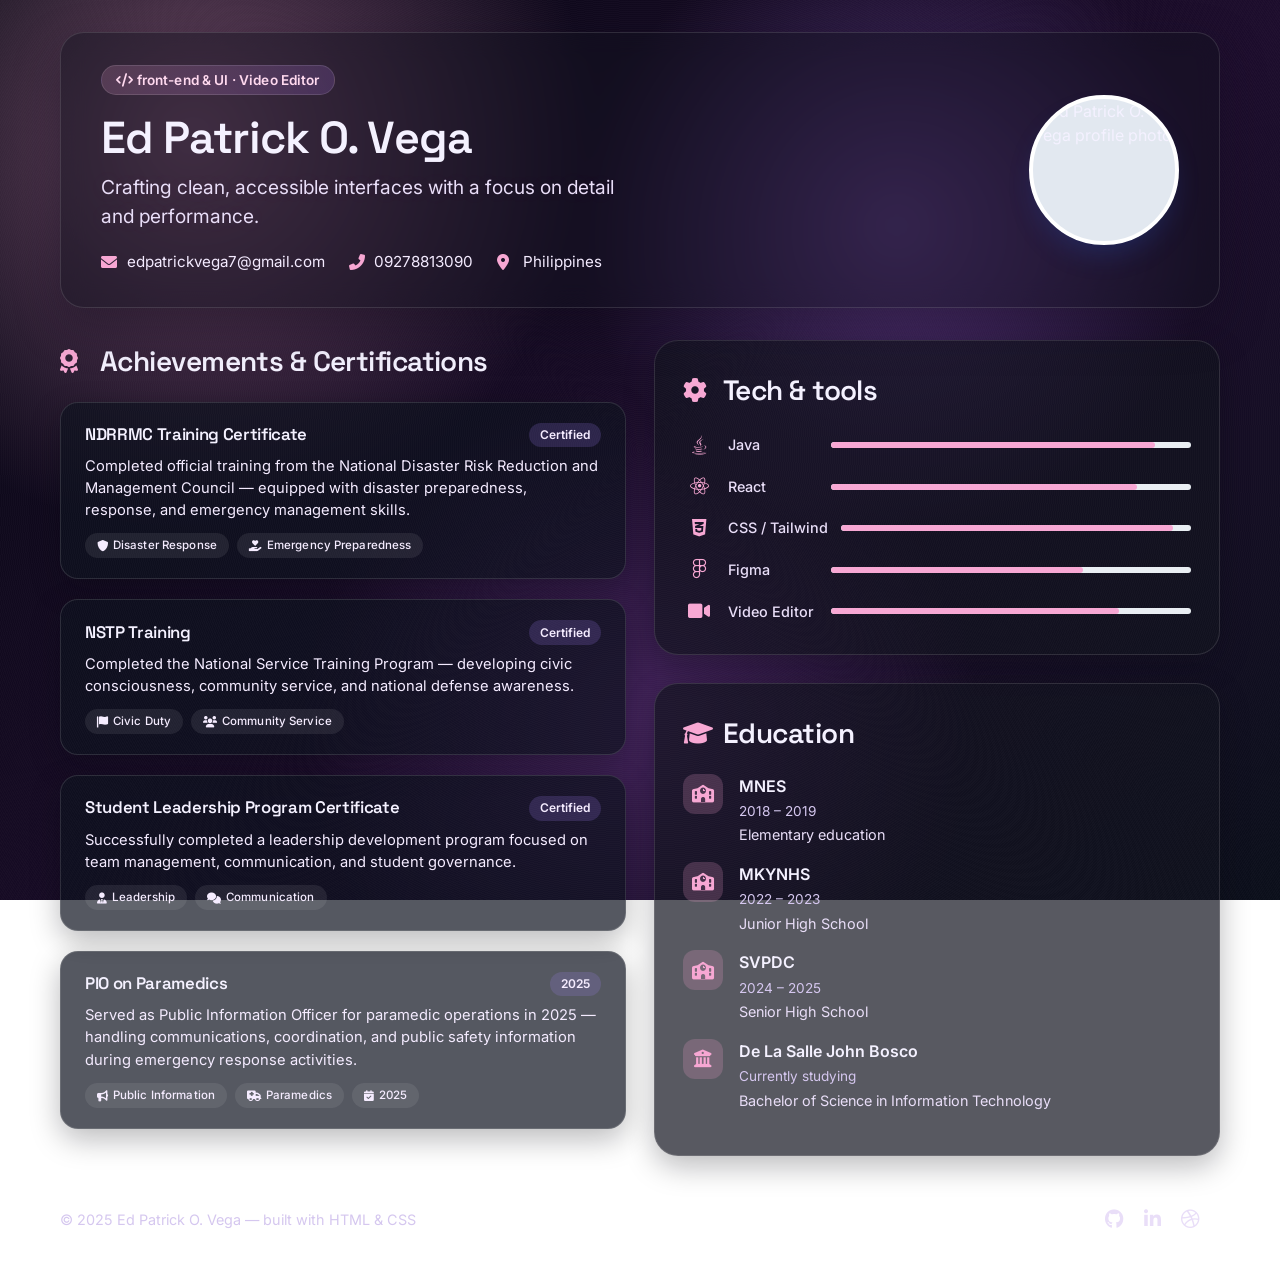
==== index.html @ 6d01e2a7 "Add files via upload" ====
<!DOCTYPE html>
<html lang="en">
<head>
  <meta charset="UTF-8">
  <meta name="viewport" content="width=device-width, initial-scale=1.0">
  <title>Ed Patrick O. Vega · portfolio</title>
  <!-- Font Awesome 5 (free) for icons -->
  <link rel="stylesheet" href="https://cdnjs.cloudflare.com/ajax/libs/font-awesome/6.0.0-beta3/css/all.min.css">
  <!-- Google Fonts: Inter & Space Grotesk for a clean, modern look -->
  <link href="https://fonts.googleapis.com/css2?family=Inter:opsz,wght@14..32,300;14..32,400;14..32,600;14..32,700&family=Space+Grotesk:wght@400;500;600&display=swap" rel="stylesheet">
  <style>
    /* ----- CSS reset & base styles ----- */
    * {
      margin: 0;
      padding: 0;
      box-sizing: border-box;
    }

    :root {
      --bg: #070b16;
      --surface: rgba(18, 19, 31, 0.7);
      --text-primary: #f4f1ff;
      --text-secondary: #e9def8;
      --text-muted: #d5c7ef;
      --accent: #f7a7d3;
      --accent-soft: rgba(247, 167, 211, 0.2);
      --border-light: rgba(255, 255, 255, 0.12);
      --shadow-sm: 0 10px 30px rgba(6, 7, 16, 0.28);
      --shadow-md: 0 18px 45px rgba(16, 10, 26, 0.38);
      --radius-md: 24px;
      --radius-sm: 18px;
      --transition: all 0.2s ease;
    }

    body {
      background:
        radial-gradient(circle at 15% 15%, rgba(255, 166, 214, 0.38), transparent 30%),
        radial-gradient(circle at 70% 25%, rgba(182, 121, 255, 0.35), transparent 28%),
        radial-gradient(circle at 50% 80%, rgba(67, 35, 91, 0.95), transparent 35%),
        linear-gradient(135deg, #040711 0%, #120a1f 30%, #1d0d2d 60%, #0b0f1a 100%);
      background-attachment: fixed;
      font-family: 'Inter', system-ui, -apple-system, sans-serif;
      color: var(--text-primary);
      line-height: 1.5;
      padding: 2rem 1.5rem;
      min-height: 100vh;
      display: flex;
      flex-direction: column;
      align-items: center;
      justify-content: center;
      position: relative;
    }

    body::before {
      content: "";
      position: fixed;
      inset: 0;
      pointer-events: none;
      opacity: 0.18;
      background: repeating-radial-gradient(circle at 50% 50%, rgba(255,255,255,0.08) 0 1px, transparent 1px 2px);
      mix-blend-mode: screen;
    }

    .portfolio {
      max-width: 1160px;
      width: 100%;
      margin: 0 auto;
    }

    /* ----- typography & helpers ----- */
    h1, h2, h3 {
      font-family: 'Space Grotesk', 'Inter', sans-serif;
      font-weight: 600;
      letter-spacing: -0.02em;
    }

    h1 {
      font-size: 3rem;
      line-height: 1.1;
      margin-bottom: 0.5rem;
    }

    h2 {
      font-size: 1.75rem;
      margin-bottom: 1.25rem;
      color: var(--text-primary);
      display: flex;
      align-items: center;
      gap: 0.5rem;
    }

    h2 i {
      color: var(--accent);
      font-size: 1.5rem;
      width: 2rem;
    }

    .section-subhead {
      color: var(--text-muted);
      font-size: 0.9rem;
      text-transform: uppercase;
      letter-spacing: 0.06em;
      font-weight: 600;
      margin-bottom: 0.5rem;
    }

    a {
      color: inherit;
      text-decoration: none;
      transition: var(--transition);
    }

    /* ----- card style (shared) ----- */
    .card {
      background-color: var(--surface);
      border-radius: var(--radius-md);
      box-shadow: var(--shadow-sm);
      border: 1px solid var(--border-light);
      padding: 1.75rem;
      transition: var(--transition);
    }

    .card:hover {
      box-shadow: var(--shadow-md);
    }

    /* ----- header / intro section ----- */
    .intro {
      display: grid;
      grid-template-columns: 1fr auto;
      gap: 2rem;
      align-items: center;
      margin-bottom: 2rem;
      background: rgba(18, 19, 31, 0.46);
      border: 1px solid var(--border-light);
      backdrop-filter: blur(12px);
      -webkit-backdrop-filter: blur(12px);
      border-radius: var(--radius-md);
      padding: 2rem 2.5rem;
      box-shadow: var(--shadow-md);
    }

    .intro-text .badge {
      display: inline-block;
      background: linear-gradient(135deg, rgba(247,167,211,0.18), rgba(183,122,255,0.18));
      color: #ffd9ef;
      font-weight: 600;
      font-size: 0.85rem;
      padding: 0.25rem 0.9rem;
      border-radius: 40px;
      margin-bottom: 1rem;
      letter-spacing: 0.01em;
      border: 1px solid rgba(255,255,255,0.12);
    }

    .intro-text h1 {
      font-size: 2.8rem;
      margin-bottom: 0.5rem;
      line-height: 1.2;
    }

    .intro-text .tagline {
      font-size: 1.2rem;
      color: var(--text-secondary);
      margin-bottom: 1.25rem;
      font-weight: 400;
      max-width: 550px;
      text-shadow: 0 0 18px rgba(247, 167, 211, 0.12);
    }

    .contact-links {
      display: flex;
      flex-wrap: wrap;
      gap: 0.75rem 1.5rem;
      margin-top: 1.25rem;
      color: var(--text-secondary);
      font-size: 0.95rem;
    }

    .contact-links a {
      color: #f4ebff;
    }

    .contact-links a {
      display: inline-flex;
      align-items: center;
      gap: 0.4rem;
      border-bottom: 1px solid transparent;
    }

    .contact-links a i {
      color: var(--accent);
      font-size: 1rem;
      width: 1.2rem;
    }

    .contact-links a:hover {
      color: var(--accent);
      border-bottom-color: var(--accent);
    }

    /* ----- avatar (with your photo) ----- */
    .avatar {
      width: 150px;
      height: 150px;
      border-radius: 50%;
      overflow: hidden;
      border: 4px solid white;
      box-shadow: 0 15px 30px -10px rgba(37, 99, 235, 0.25);
      transition: var(--transition);
      flex-shrink: 0;
      background-color: #e2e8f0;
    }

    .avatar img {
      width: 100%;
      height: 100%;
      object-fit: cover;
      object-position: center 20%;
      display: block;
    }

    .avatar:hover {
      transform: scale(1.02);
      box-shadow: 0 18px 35px -8px rgba(37, 99, 235, 0.35);
    }

    /* ----- main grid ----- */
    .main-grid {
      display: grid;
      grid-template-columns: 1fr 1fr;
      gap: 1.75rem;
      margin-bottom: 1.75rem;
    }

    /* ----- ACHIEVEMENTS list (left side) ----- */
    .project-list {
      display: flex;
      flex-direction: column;
      gap: 1.25rem;
    }

    .project-item {
      background: rgba(14, 18, 30, 0.7);
      border-radius: var(--radius-sm);
      border: 1px solid var(--border-light);
      padding: 1.25rem 1.5rem;
      transition: var(--transition);
      box-shadow: var(--shadow-sm);
    }

    .project-item:hover {
      border-color: var(--accent-soft);
      box-shadow: var(--shadow-md);
    }

    .project-header {
      display: flex;
      justify-content: space-between;
      align-items: center;
      margin-bottom: 0.5rem;
      gap: 0.75rem;
    }

    .project-header h3 {
      font-size: 1.05rem;
      font-weight: 600;
      color: var(--text-primary);
      line-height: 1.3;
    }

    .project-header .project-year {
      font-size: 0.75rem;
      font-weight: 600;
      color: #f5ecff;
      background-color: rgba(166, 131, 255, 0.18);
      padding: 0.2rem 0.7rem;
      border-radius: 40px;
      white-space: nowrap;
      flex-shrink: 0;
    }

    .project-desc {
      color: #f4ebff;
      font-size: 0.92rem;
      margin-bottom: 0.75rem;
      line-height: 1.5;
    }

    .tech-tags {
      display: flex;
      flex-wrap: wrap;
      gap: 0.5rem;
    }

    .tech-tags span {
      background-color: rgba(255, 255, 255, 0.08);
      color: #f5ecff;
      font-size: 0.72rem;
      font-weight: 500;
      padding: 0.25rem 0.75rem;
      border-radius: 40px;
      letter-spacing: 0.01em;
      display: inline-flex;
      align-items: center;
      gap: 0.3rem;
    }

    .tech-tags span i {
      color: #f5ecff;
      font-size: 0.7rem;
    }

    /* ----- sidebar (right side) ----- */
    .sidebar {
      display: flex;
      flex-direction: column;
      gap: 1.75rem;
    }

    .skill-group {
      display: flex;
      flex-direction: column;
      gap: 0.8rem;
    }

    .skill-item {
      display: flex;
      align-items: center;
      gap: 0.8rem;
    }

    .skill-icon {
      width: 2rem;
      color: var(--accent);
      font-size: 1.2rem;
      text-align: center;
    }

    .skill-bar-bg {
      flex: 1;
      height: 6px;
      background-color: #e9eef3;
      border-radius: 10px;
      overflow: hidden;
    }

    .skill-bar-fill {
      height: 6px;
      background-color: var(--accent);
      border-radius: 10px;
      width: 0%;
      transition: width 0.4s ease;
    }

    .skill-label {
      min-width: 90px;
      font-size: 0.9rem;
      font-weight: 500;
      color: var(--text-secondary);
    }

    /* education */
    .edu-item {
      display: flex;
      gap: 1rem;
      margin-bottom: 1rem;
    }

    .edu-icon {
      width: 2.5rem;
      height: 2.5rem;
      background-color: var(--accent-soft);
      border-radius: 12px;
      display: flex;
      align-items: center;
      justify-content: center;
      color: var(--accent);
      font-size: 1.1rem;
      flex-shrink: 0;
    }

    .edu-content h4 {
      font-size: 1rem;
      font-weight: 600;
      margin-bottom: 0.2rem;
    }

    .edu-content .meta {
      font-size: 0.85rem;
      color: var(--text-muted);
      margin-bottom: 0.2rem;
    }

    .edu-content p {
      font-size: 0.9rem;
      color: var(--text-secondary);
    }

    /* ----- footer ----- */
    .footer-note {
      display: flex;
      justify-content: space-between;
      align-items: center;
      margin-top: 2rem;
      padding-top: 1rem;
      border-top: 1px solid var(--border-light);
      font-size: 0.9rem;
      color: var(--text-muted);
      flex-wrap: wrap;
      gap: 1rem;
    }

    .footer-note .social-links {
      display: flex;
      gap: 1.25rem;
    }

    .footer-note .social-links a {
      color: var(--text-secondary);
      font-size: 1.2rem;
    }

    .footer-note .social-links a:hover {
      color: var(--accent);
      transform: translateY(-2px);
    }

    /* ----- responsive ----- */
    @media (max-width: 900px) {
      body {
        padding: 1.5rem 1rem;
      }

      .intro {
        grid-template-columns: 1fr;
        text-align: center;
        padding: 2rem 1.5rem;
      }

      .intro-text .tagline {
        margin-left: auto;
        margin-right: auto;
      }

      .contact-links {
        justify-content: center;
      }

      .avatar {
        margin: 0 auto;
        width: 140px;
        height: 140px;
      }

      .main-grid {
        grid-template-columns: 1fr;
      }

      h1 {
        font-size: 2.2rem;
      }

      .intro-text h1 {
        font-size: 2.2rem;
      }
    }

    @media (max-width: 480px) {
      .project-header {
        flex-direction: column;
        align-items: flex-start;
        gap: 0.4rem;
      }

      .footer-note {
        flex-direction: column;
        align-items: flex-start;
      }

      .avatar {
        width: 120px;
        height: 120px;
      }
    }
  </style>
</head>
<body>
  <div class="portfolio">

    <!-- ===== HERO / INTRO ===== -->
    <header class="intro">
      <div class="intro-text">
        <span class="badge"><i class="fas fa-code"></i> front-end & UI · Video Editor</span>
        <h1>Ed Patrick O. Vega</h1>
        <p class="tagline">Crafting clean, accessible interfaces with a focus on detail and performance.</p>
        <div class="contact-links">
          <a href="https://mail.google.com/mail/u/0/#inbox" target="_blank" rel="noopener noreferrer"><i class="fas fa-envelope"></i> edpatrickvega7@gmail.com</a>
          <a href="tel:09278813090"><i class="fas fa-phone-alt"></i> 09278813090</a>
          <a href="https://maps.google.com/?q=Philippines" target="_blank" rel="noopener noreferrer"><i class="fas fa-map-marker-alt"></i> Philippines</a>
        </div>
      </div>

      <!-- ✅ Profile picture -->
      <div class="avatar" aria-label="Profile picture">
        <img src="file:///C:/Users/Admin/OneDrive/index/profile/img1.jpg" alt="Ed Patrick O. Vega profile photo" onerror="this.onerror=null; this.src='profile/pic.png';">
      </div>
    </header>

    <!-- ===== MAIN CONTENT ===== -->
    <div class="main-grid">

      <!-- LEFT: ACHIEVEMENTS & CERTIFICATIONS -->
      <section>
        <h2><i class="fas fa-award"></i> Achievements & Certifications</h2>
        <div class="project-list">

          <!-- 1. NDRRMC Training Certificate -->
          <article class="project-item">
            <div class="project-header">
              <h3>NDRRMC Training Certificate</h3>
              <span class="project-year">Certified</span>
            </div>
            <p class="project-desc">
              Completed official training from the National Disaster Risk Reduction and Management Council — equipped with disaster preparedness, response, and emergency management skills.
            </p>
            <div class="tech-tags">
              <span><i class="fas fa-shield-alt"></i> Disaster Response</span>
              <span><i class="fas fa-hand-holding-heart"></i> Emergency Preparedness</span>
            </div>
          </article>

          <!-- 2. NSTP Training -->
          <article class="project-item">
            <div class="project-header">
              <h3>NSTP Training</h3>
              <span class="project-year">Certified</span>
            </div>
            <p class="project-desc">
              Completed the National Service Training Program — developing civic consciousness, community service, and national defense awareness.
            </p>
            <div class="tech-tags">
              <span><i class="fas fa-flag"></i> Civic Duty</span>
              <span><i class="fas fa-users"></i> Community Service</span>
            </div>
          </article>

          <!-- 3. Student Leadership Program Certificate -->
          <article class="project-item">
            <div class="project-header">
              <h3>Student Leadership Program Certificate</h3>
              <span class="project-year">Certified</span>
            </div>
            <p class="project-desc">
              Successfully completed a leadership development program focused on team management, communication, and student governance.
            </p>
            <div class="tech-tags">
              <span><i class="fas fa-user-tie"></i> Leadership</span>
              <span><i class="fas fa-comments"></i> Communication</span>
            </div>
          </article>

          <!-- 4. PIO on Paramedics 2025 -->
          <article class="project-item">
            <div class="project-header">
              <h3>PIO on Paramedics</h3>
              <span class="project-year">2025</span>
            </div>
            <p class="project-desc">
              Served as Public Information Officer for paramedic operations in 2025 — handling communications, coordination, and public safety information during emergency response activities.
            </p>
            <div class="tech-tags">
              <span><i class="fas fa-bullhorn"></i> Public Information</span>
              <span><i class="fas fa-ambulance"></i> Paramedics</span>
              <span><i class="fas fa-calendar-check"></i> 2025</span>
            </div>
          </article>

        </div>
      </section>

      <!-- RIGHT: SKILLS + EDUCATION -->
      <div class="sidebar">

        <!-- skills card -->
        <section class="card">
          <h2><i class="fas fa-cog"></i> Tech & tools</h2>
          <div class="skill-group">

            <div class="skill-item">
              <div class="skill-icon"><i class="fab fa-java"></i></div>
              <span class="skill-label">Java</span>
              <div class="skill-bar-bg"><div class="skill-bar-fill" style="width: 90%"></div></div>
            </div>

            <div class="skill-item">
              <div class="skill-icon"><i class="fab fa-react"></i></div>
              <span class="skill-label">React</span>
              <div class="skill-bar-bg"><div class="skill-bar-fill" style="width: 85%"></div></div>
            </div>

            <div class="skill-item">
              <div class="skill-icon"><i class="fab fa-css3-alt"></i></div>
              <span class="skill-label">CSS / Tailwind</span>
              <div class="skill-bar-bg"><div class="skill-bar-fill" style="width: 95%"></div></div>
            </div>

            <div class="skill-item">
              <div class="skill-icon"><i class="fab fa-figma"></i></div>
              <span class="skill-label">Figma</span>
              <div class="skill-bar-bg"><div class="skill-bar-fill" style="width: 70%"></div></div>
            </div>

            <div class="skill-item">
              <div class="skill-icon"><i class="fas fa-video"></i></div>
              <span class="skill-label">Video Editor</span>
              <div class="skill-bar-bg"><div class="skill-bar-fill" style="width: 80%"></div></div>
            </div>
          </div>
        </section>

        <!-- education -->
        <section class="card">
          <h2><i class="fas fa-graduation-cap"></i> Education</h2>

          <div class="edu-item">
            <div class="edu-icon"><i class="fas fa-school"></i></div>
            <div class="edu-content">
              <h4>MNES</h4>
              <div class="meta">2018 – 2019</div>
              <p>Elementary education</p>
            </div>
          </div>

          <div class="edu-item">
            <div class="edu-icon"><i class="fas fa-school"></i></div>
            <div class="edu-content">
              <h4>MKYNHS</h4>
              <div class="meta">2022 – 2023</div>
              <p>Junior High School</p>
            </div>
          </div>

          <div class="edu-item">
            <div class="edu-icon"><i class="fas fa-school"></i></div>
            <div class="edu-content">
              <h4>SVPDC</h4>
              <div class="meta">2024 – 2025</div>
              <p>Senior High School</p>
            </div>
          </div>

          <div class="edu-item">
            <div class="edu-icon"><i class="fas fa-university"></i></div>
            <div class="edu-content">
              <h4>De La Salle John Bosco</h4>
              <div class="meta">Currently studying</div>
              <p>Bachelor of Science in Information Technology</p>
            </div>
          </div>
        </section>
      </div>
    </div>

    <!-- ===== FOOTER ===== -->
    <footer class="footer-note">
      <div>© 2025 Ed Patrick O. Vega — built with HTML & CSS</div>
      <div class="social-links">
        <a href="https://github.com/" target="_blank" rel="noopener noreferrer" aria-label="GitHub"><i class="fab fa-github"></i></a>
        <a href="https://www.linkedin.com/" target="_blank" rel="noopener noreferrer" aria-label="LinkedIn"><i class="fab fa-linkedin-in"></i></a>
        <a href="https://dribbble.com/" target="_blank" rel="noopener noreferrer" aria-label="Dribbble"><i class="fab fa-dribbble"></i></a>
        <a href="https://x.com/" target="_blank" rel="noopener noreferrer" aria-label="X / Twitter"><i class="fab fa-x-twitter"></i></a>
      </div>
    </footer>
  </div>
</body>
</html>
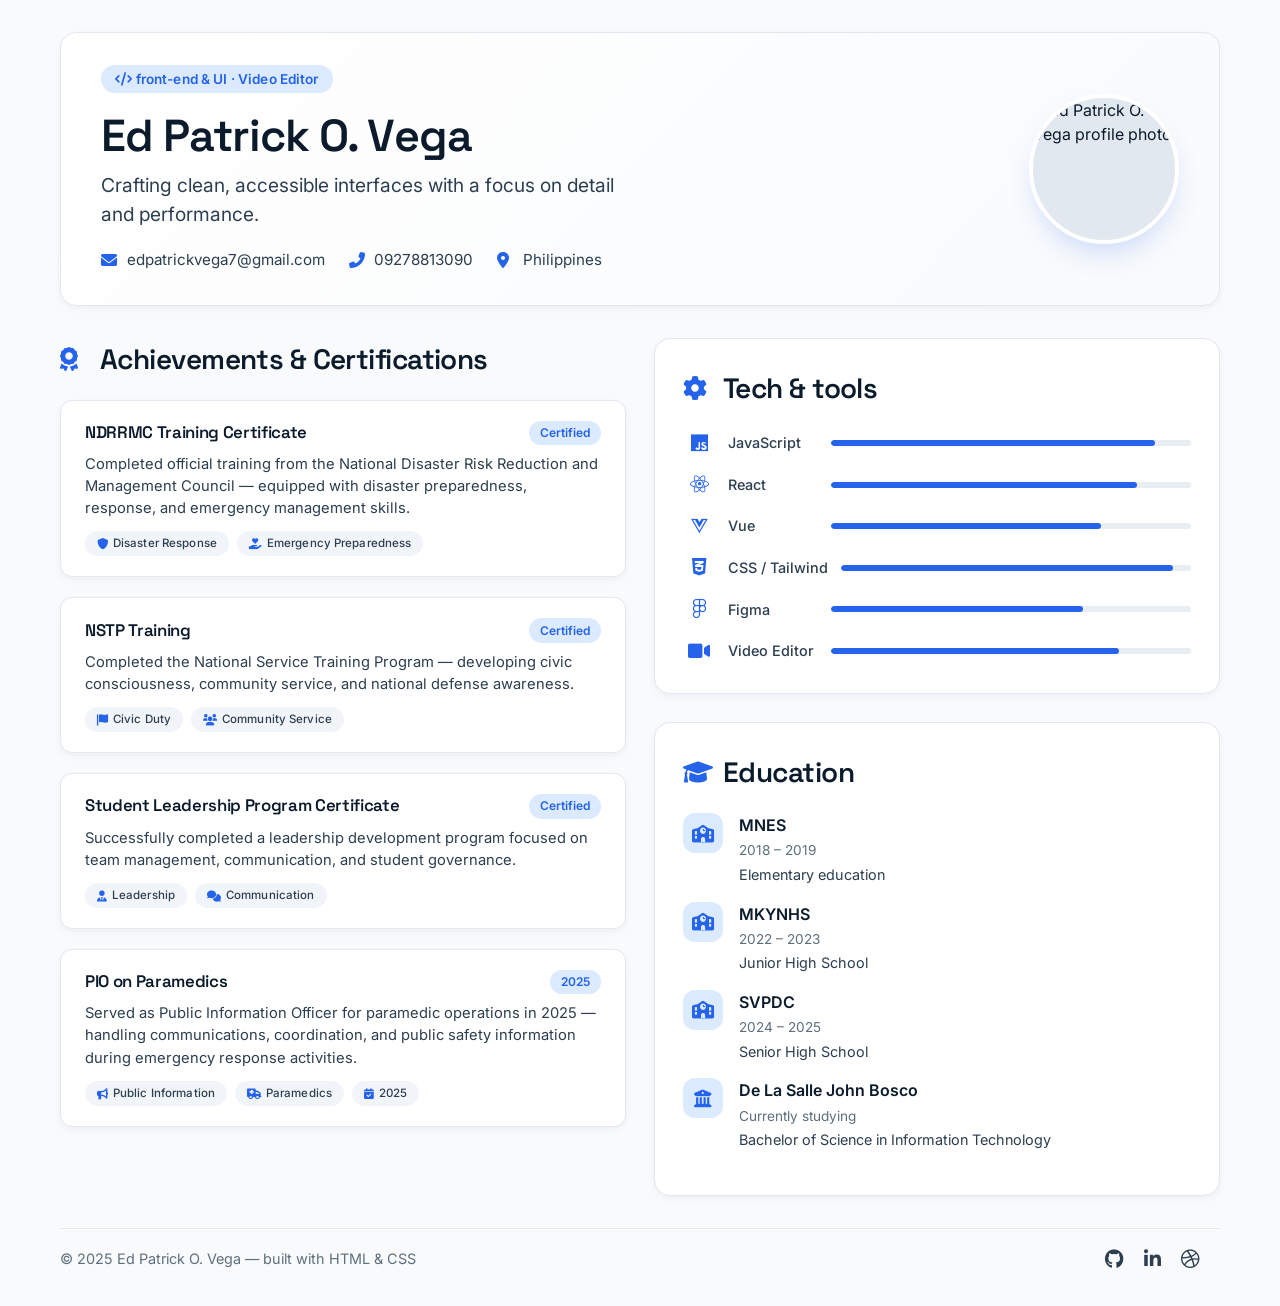
==== commit 316fa7e0: "Add files via upload" ====
--- a/index.html
+++ b/index.html
@@ -17,28 +17,23 @@
     }
 
     :root {
-      --bg: #070b16;
-      --surface: rgba(18, 19, 31, 0.7);
-      --text-primary: #f4f1ff;
-      --text-secondary: #e9def8;
-      --text-muted: #d5c7ef;
-      --accent: #f7a7d3;
-      --accent-soft: rgba(247, 167, 211, 0.2);
-      --border-light: rgba(255, 255, 255, 0.12);
-      --shadow-sm: 0 10px 30px rgba(6, 7, 16, 0.28);
-      --shadow-md: 0 18px 45px rgba(16, 10, 26, 0.38);
-      --radius-md: 24px;
-      --radius-sm: 18px;
+      --bg: #f8fafc;
+      --surface: #ffffff;
+      --text-primary: #0b1b2b;
+      --text-secondary: #2c3e4f;
+      --text-muted: #5e6f7e;
+      --accent: #2563eb;
+      --accent-soft: #dbeafe;
+      --border-light: #e2e8f0;
+      --shadow-sm: 0 4px 12px rgba(0, 0, 0, 0.02), 0 2px 6px rgba(0, 0, 0, 0.03);
+      --shadow-md: 0 10px 30px -10px rgba(0, 0, 0, 0.08), 0 4px 10px rgba(0, 0, 0, 0.02);
+      --radius-md: 16px;
+      --radius-sm: 12px;
       --transition: all 0.2s ease;
     }
 
     body {
-      background:
-        radial-gradient(circle at 15% 15%, rgba(255, 166, 214, 0.38), transparent 30%),
-        radial-gradient(circle at 70% 25%, rgba(182, 121, 255, 0.35), transparent 28%),
-        radial-gradient(circle at 50% 80%, rgba(67, 35, 91, 0.95), transparent 35%),
-        linear-gradient(135deg, #040711 0%, #120a1f 30%, #1d0d2d 60%, #0b0f1a 100%);
-      background-attachment: fixed;
+      background-color: var(--bg);
       font-family: 'Inter', system-ui, -apple-system, sans-serif;
       color: var(--text-primary);
       line-height: 1.5;
@@ -48,17 +43,6 @@
       flex-direction: column;
       align-items: center;
       justify-content: center;
-      position: relative;
-    }
-
-    body::before {
-      content: "";
-      position: fixed;
-      inset: 0;
-      pointer-events: none;
-      opacity: 0.18;
-      background: repeating-radial-gradient(circle at 50% 50%, rgba(255,255,255,0.08) 0 1px, transparent 1px 2px);
-      mix-blend-mode: screen;
     }
 
     .portfolio {
@@ -131,26 +115,23 @@
       gap: 2rem;
       align-items: center;
       margin-bottom: 2rem;
-      background: rgba(18, 19, 31, 0.46);
-      border: 1px solid var(--border-light);
-      backdrop-filter: blur(12px);
-      -webkit-backdrop-filter: blur(12px);
+      background: linear-gradient(135deg, #ffffff 0%, #f8fafc 100%);
       border-radius: var(--radius-md);
       padding: 2rem 2.5rem;
-      box-shadow: var(--shadow-md);
+      border: 1px solid var(--border-light);
+      box-shadow: var(--shadow-sm);
     }
 
     .intro-text .badge {
       display: inline-block;
-      background: linear-gradient(135deg, rgba(247,167,211,0.18), rgba(183,122,255,0.18));
-      color: #ffd9ef;
+      background-color: var(--accent-soft);
+      color: var(--accent);
       font-weight: 600;
       font-size: 0.85rem;
       padding: 0.25rem 0.9rem;
       border-radius: 40px;
       margin-bottom: 1rem;
       letter-spacing: 0.01em;
-      border: 1px solid rgba(255,255,255,0.12);
     }
 
     .intro-text h1 {
@@ -165,7 +146,6 @@
       margin-bottom: 1.25rem;
       font-weight: 400;
       max-width: 550px;
-      text-shadow: 0 0 18px rgba(247, 167, 211, 0.12);
     }
 
     .contact-links {
@@ -175,10 +155,6 @@
       margin-top: 1.25rem;
       color: var(--text-secondary);
       font-size: 0.95rem;
-    }
-
-    .contact-links a {
-      color: #f4ebff;
     }
 
     .contact-links a {
@@ -241,7 +217,7 @@
     }
 
     .project-item {
-      background: rgba(14, 18, 30, 0.7);
+      background-color: var(--surface);
       border-radius: var(--radius-sm);
       border: 1px solid var(--border-light);
       padding: 1.25rem 1.5rem;
@@ -272,8 +248,8 @@
     .project-header .project-year {
       font-size: 0.75rem;
       font-weight: 600;
-      color: #f5ecff;
-      background-color: rgba(166, 131, 255, 0.18);
+      color: var(--accent);
+      background-color: var(--accent-soft);
       padding: 0.2rem 0.7rem;
       border-radius: 40px;
       white-space: nowrap;
@@ -281,7 +257,7 @@
     }
 
     .project-desc {
-      color: #f4ebff;
+      color: var(--text-secondary);
       font-size: 0.92rem;
       margin-bottom: 0.75rem;
       line-height: 1.5;
@@ -294,8 +270,8 @@
     }
 
     .tech-tags span {
-      background-color: rgba(255, 255, 255, 0.08);
-      color: #f5ecff;
+      background-color: #f1f5f9;
+      color: var(--text-secondary);
       font-size: 0.72rem;
       font-weight: 500;
       padding: 0.25rem 0.75rem;
@@ -307,7 +283,7 @@
     }
 
     .tech-tags span i {
-      color: #f5ecff;
+      color: var(--accent);
       font-size: 0.7rem;
     }
 
@@ -495,15 +471,15 @@
         <h1>Ed Patrick O. Vega</h1>
         <p class="tagline">Crafting clean, accessible interfaces with a focus on detail and performance.</p>
         <div class="contact-links">
-          <a href="https://mail.google.com/mail/u/0/#inbox" target="_blank" rel="noopener noreferrer"><i class="fas fa-envelope"></i> edpatrickvega7@gmail.com</a>
+          <a href="mailto:edpatrickvega7@gmail.com"><i class="fas fa-envelope"></i> edpatrickvega7@gmail.com</a>
           <a href="tel:09278813090"><i class="fas fa-phone-alt"></i> 09278813090</a>
-          <a href="https://maps.google.com/?q=Philippines" target="_blank" rel="noopener noreferrer"><i class="fas fa-map-marker-alt"></i> Philippines</a>
+          <a href="#"><i class="fas fa-map-marker-alt"></i> Philippines</a>
         </div>
       </div>
 
       <!-- ✅ Profile picture -->
       <div class="avatar" aria-label="Profile picture">
-        <img src="file:///C:/Users/Admin/OneDrive/index/profile/img1.jpg" alt="Ed Patrick O. Vega profile photo" onerror="this.onerror=null; this.src='profile/pic.png';">
+        <img src="profile/img1.jpg" alt="Ed Patrick O. Vega profile photo" onerror="this.onerror=null; this.src='profile/pic.png';">
       </div>
     </header>
 
@@ -588,8 +564,8 @@
           <div class="skill-group">
 
             <div class="skill-item">
-              <div class="skill-icon"><i class="fab fa-java"></i></div>
-              <span class="skill-label">Java</span>
+              <div class="skill-icon"><i class="fab fa-js"></i></div>
+              <span class="skill-label">JavaScript</span>
               <div class="skill-bar-bg"><div class="skill-bar-fill" style="width: 90%"></div></div>
             </div>
 
@@ -597,6 +573,12 @@
               <div class="skill-icon"><i class="fab fa-react"></i></div>
               <span class="skill-label">React</span>
               <div class="skill-bar-bg"><div class="skill-bar-fill" style="width: 85%"></div></div>
+            </div>
+
+            <div class="skill-item">
+              <div class="skill-icon"><i class="fab fa-vuejs"></i></div>
+              <span class="skill-label">Vue</span>
+              <div class="skill-bar-bg"><div class="skill-bar-fill" style="width: 75%"></div></div>
             </div>
 
             <div class="skill-item">
@@ -666,10 +648,10 @@
     <footer class="footer-note">
       <div>© 2025 Ed Patrick O. Vega — built with HTML & CSS</div>
       <div class="social-links">
-        <a href="https://github.com/" target="_blank" rel="noopener noreferrer" aria-label="GitHub"><i class="fab fa-github"></i></a>
-        <a href="https://www.linkedin.com/" target="_blank" rel="noopener noreferrer" aria-label="LinkedIn"><i class="fab fa-linkedin-in"></i></a>
-        <a href="https://dribbble.com/" target="_blank" rel="noopener noreferrer" aria-label="Dribbble"><i class="fab fa-dribbble"></i></a>
-        <a href="https://x.com/" target="_blank" rel="noopener noreferrer" aria-label="X / Twitter"><i class="fab fa-x-twitter"></i></a>
+        <a href="#" aria-label="GitHub"><i class="fab fa-github"></i></a>
+        <a href="#" aria-label="LinkedIn"><i class="fab fa-linkedin-in"></i></a>
+        <a href="#" aria-label="Dribbble"><i class="fab fa-dribbble"></i></a>
+        <a href="#" aria-label="X / Twitter"><i class="fab fa-x-twitter"></i></a>
       </div>
     </footer>
   </div>
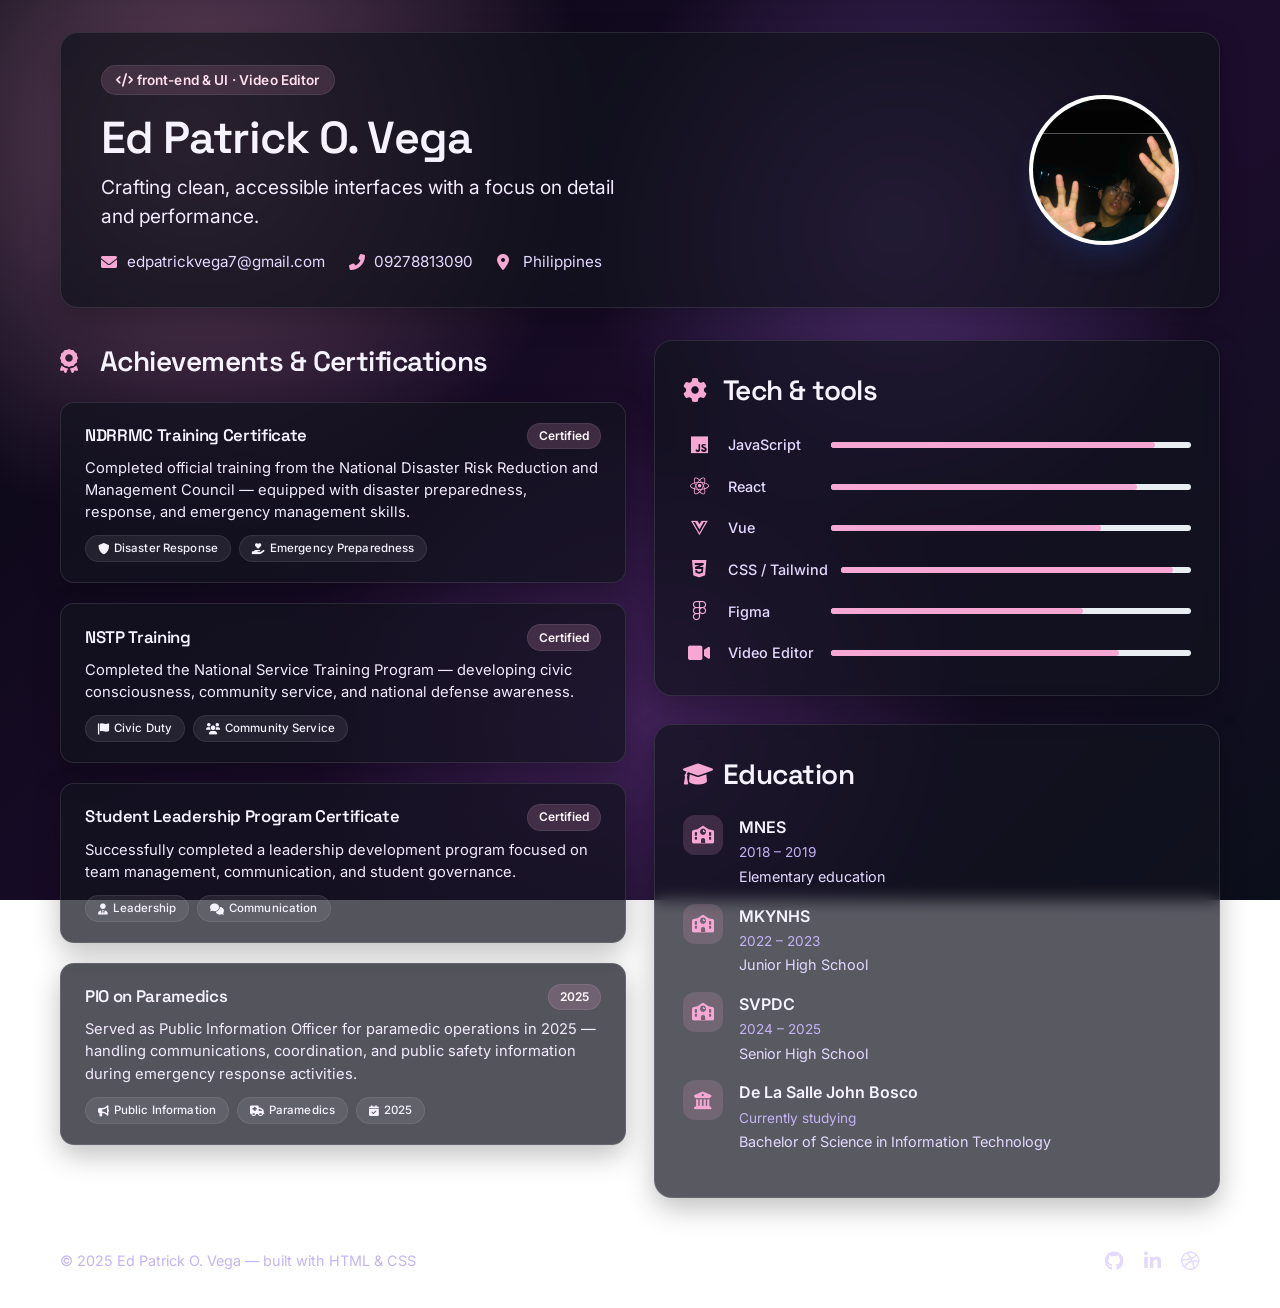
==== commit 452a40ac: "Add files via upload" ====
--- a/index.html
+++ b/index.html
@@ -17,23 +17,28 @@
     }
 
     :root {
-      --bg: #f8fafc;
-      --surface: #ffffff;
-      --text-primary: #0b1b2b;
-      --text-secondary: #2c3e4f;
-      --text-muted: #5e6f7e;
-      --accent: #2563eb;
-      --accent-soft: #dbeafe;
-      --border-light: #e2e8f0;
-      --shadow-sm: 0 4px 12px rgba(0, 0, 0, 0.02), 0 2px 6px rgba(0, 0, 0, 0.03);
-      --shadow-md: 0 10px 30px -10px rgba(0, 0, 0, 0.08), 0 4px 10px rgba(0, 0, 0, 0.02);
-      --radius-md: 16px;
-      --radius-sm: 12px;
+      --bg: #0b0f1a;
+      --surface: rgba(18, 19, 31, 0.72);
+      --text-primary: #f6f3ff;
+      --text-secondary: #e4d9ff;
+      --text-muted: #c5b4f5;
+      --accent: #f7a7d3;
+      --accent-soft: rgba(247, 167, 211, 0.16);
+      --border-light: rgba(255, 255, 255, 0.1);
+      --shadow-sm: 0 10px 28px rgba(0, 0, 0, 0.25);
+      --shadow-md: 0 18px 40px rgba(0, 0, 0, 0.3);
+      --radius-md: 18px;
+      --radius-sm: 14px;
       --transition: all 0.2s ease;
     }
 
     body {
-      background-color: var(--bg);
+      background:
+        radial-gradient(circle at 15% 15%, rgba(255, 166, 214, 0.38), transparent 30%),
+        radial-gradient(circle at 70% 25%, rgba(182, 121, 255, 0.35), transparent 28%),
+        radial-gradient(circle at 50% 80%, rgba(67, 35, 91, 0.95), transparent 35%),
+        linear-gradient(135deg, #040711 0%, #120a1f 30%, #1d0d2d 60%, #0b0f1a 100%);
+      background-attachment: fixed;
       font-family: 'Inter', system-ui, -apple-system, sans-serif;
       color: var(--text-primary);
       line-height: 1.5;
@@ -43,6 +48,7 @@
       flex-direction: column;
       align-items: center;
       justify-content: center;
+      position: relative;
     }
 
     .portfolio {
@@ -96,12 +102,14 @@
 
     /* ----- card style (shared) ----- */
     .card {
-      background-color: var(--surface);
+      background: rgba(18, 19, 31, 0.7);
       border-radius: var(--radius-md);
       box-shadow: var(--shadow-sm);
       border: 1px solid var(--border-light);
       padding: 1.75rem;
       transition: var(--transition);
+      backdrop-filter: blur(8px);
+      -webkit-backdrop-filter: blur(8px);
     }
 
     .card:hover {
@@ -115,23 +123,26 @@
       gap: 2rem;
       align-items: center;
       margin-bottom: 2rem;
-      background: linear-gradient(135deg, #ffffff 0%, #f8fafc 100%);
+      background: rgba(17, 19, 29, 0.72);
       border-radius: var(--radius-md);
       padding: 2rem 2.5rem;
       border: 1px solid var(--border-light);
       box-shadow: var(--shadow-sm);
+      backdrop-filter: blur(10px);
+      -webkit-backdrop-filter: blur(10px);
     }
 
     .intro-text .badge {
       display: inline-block;
-      background-color: var(--accent-soft);
-      color: var(--accent);
+      background: rgba(247, 167, 211, 0.14);
+      color: #ffdff0;
       font-weight: 600;
       font-size: 0.85rem;
       padding: 0.25rem 0.9rem;
       border-radius: 40px;
       margin-bottom: 1rem;
       letter-spacing: 0.01em;
+      border: 1px solid rgba(255,255,255,0.08);
     }
 
     .intro-text h1 {
@@ -142,7 +153,7 @@
 
     .intro-text .tagline {
       font-size: 1.2rem;
-      color: var(--text-secondary);
+      color: #f3ebff;
       margin-bottom: 1.25rem;
       font-weight: 400;
       max-width: 550px;
@@ -248,16 +259,17 @@
     .project-header .project-year {
       font-size: 0.75rem;
       font-weight: 600;
-      color: var(--accent);
-      background-color: var(--accent-soft);
+      color: #fffafc;
+      background-color: rgba(247, 167, 211, 0.18);
       padding: 0.2rem 0.7rem;
       border-radius: 40px;
       white-space: nowrap;
       flex-shrink: 0;
+      border: 1px solid rgba(255,255,255,0.08);
     }
 
     .project-desc {
-      color: var(--text-secondary);
+      color: #f3ebff;
       font-size: 0.92rem;
       margin-bottom: 0.75rem;
       line-height: 1.5;
@@ -270,8 +282,8 @@
     }
 
     .tech-tags span {
-      background-color: #f1f5f9;
-      color: var(--text-secondary);
+      background-color: rgba(255, 255, 255, 0.08);
+      color: #f6f3ff;
       font-size: 0.72rem;
       font-weight: 500;
       padding: 0.25rem 0.75rem;
@@ -280,10 +292,11 @@
       display: inline-flex;
       align-items: center;
       gap: 0.3rem;
+      border: 1px solid rgba(255, 255, 255, 0.08);
     }
 
     .tech-tags span i {
-      color: var(--accent);
+      color: #f6f3ff;
       font-size: 0.7rem;
     }
 
@@ -479,7 +492,7 @@
 
       <!-- ✅ Profile picture -->
       <div class="avatar" aria-label="Profile picture">
-        <img src="profile/img1.jpg" alt="Ed Patrick O. Vega profile photo" onerror="this.onerror=null; this.src='profile/pic.png';">
+        <img src="img.png" alt="Ed Patrick O. Vega profile photo" onerror="this.onerror=null; this.src='profile/pic.png';">
       </div>
     </header>
 
